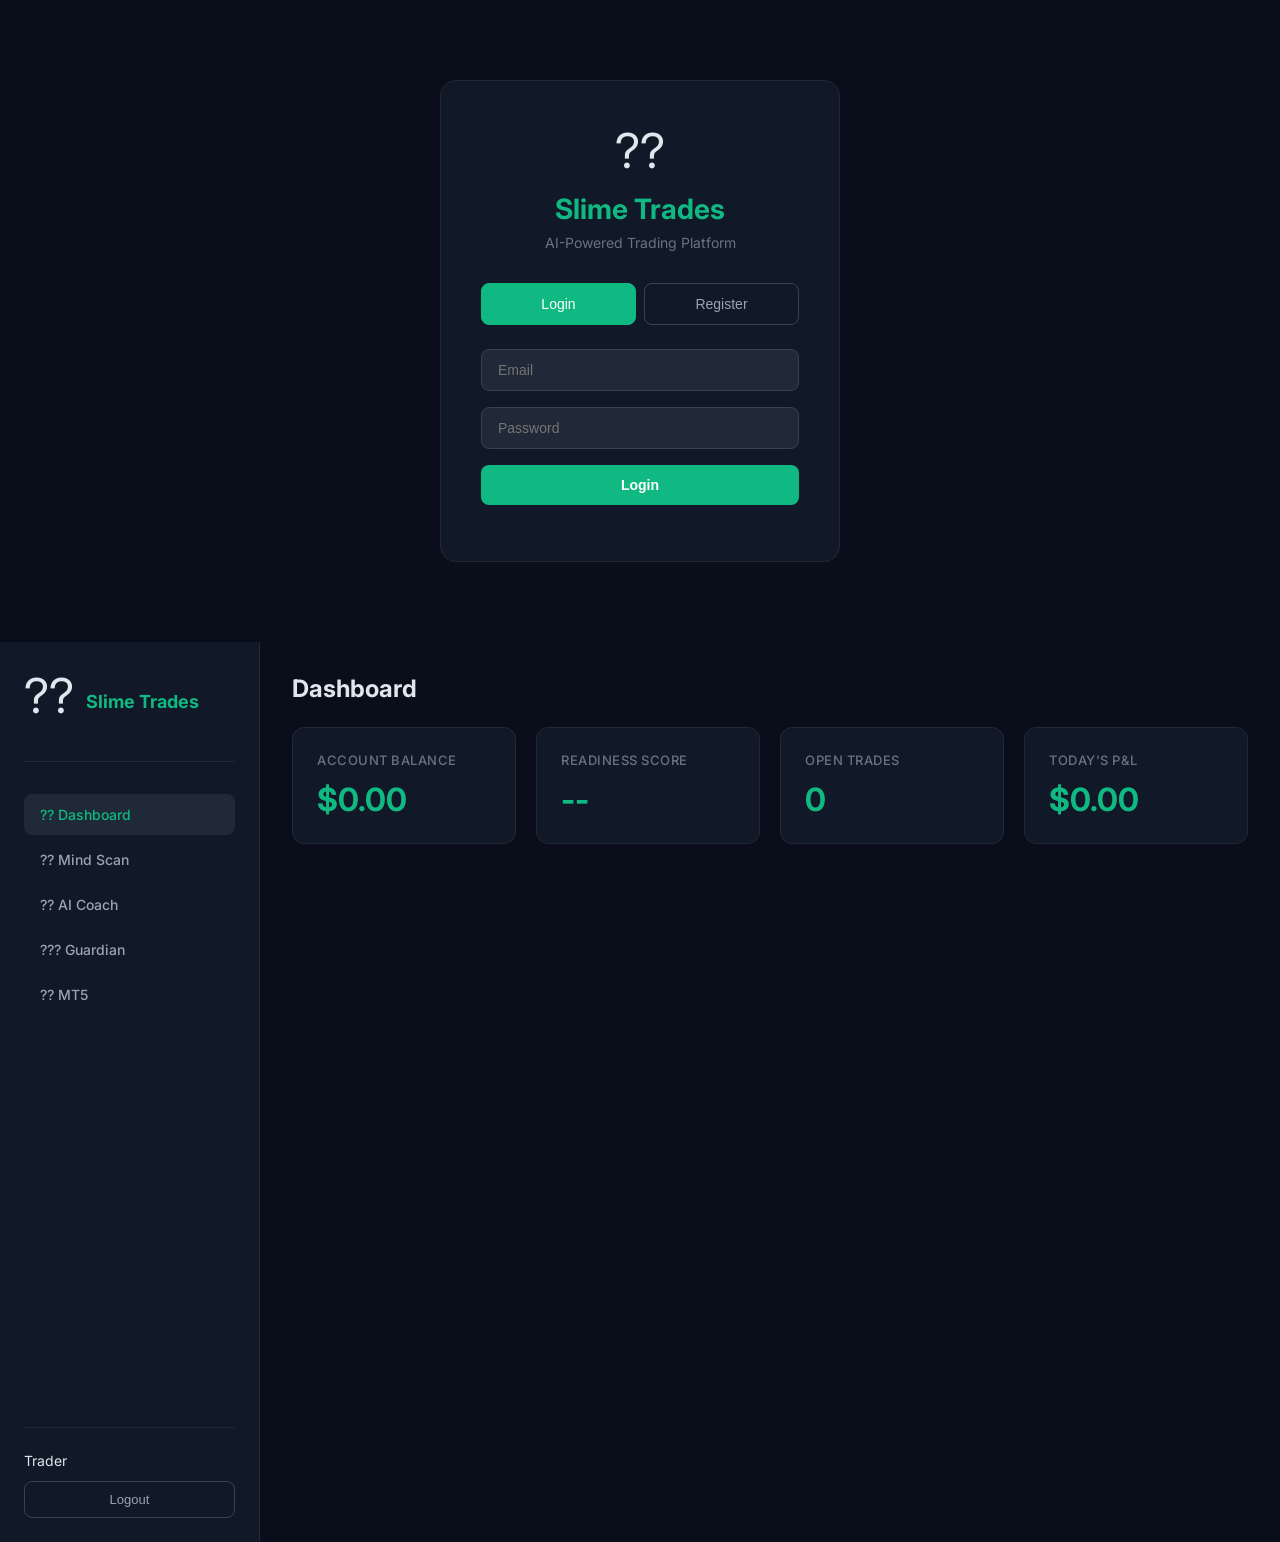
==== frontend/index.html @ 74960b29 "Initial Slime Trades commit" ====
<!DOCTYPE html>
<html lang="en">
<head>
    <meta charset="UTF-8">
    <meta name="viewport" content="width=device-width, initial-scale=1.0">
    <title>Slime Trades</title>
    <link rel="stylesheet" href="styles.css">
    <link href="https://fonts.googleapis.com/css2?family=Inter:wght@400;500;600;700&display=swap" rel="stylesheet">
</head>
<body>
    <div id="app">
        <!-- Auth Screen -->
        <div id="auth-screen" class="screen active">
            <div class="auth-container">
                <div class="logo">
                    <div class="logo-icon">??</div>
                    <h1>Slime Trades</h1>
                    <p>AI-Powered Trading Platform</p>
                </div>
                
                <div class="auth-tabs">
                    <button class="tab-btn active" onclick="showTab('login')">Login</button>
                    <button class="tab-btn" onclick="showTab('register')">Register</button>
                </div>

                <form id="login-form" class="auth-form active">
                    <input type="email" id="login-email" placeholder="Email" required>
                    <input type="password" id="login-password" placeholder="Password" required>
                    <button type="submit" class="btn-primary">Login</button>
                    <p class="error-msg" id="login-error"></p>
                </form>

                <form id="register-form" class="auth-form">
                    <input type="email" id="reg-email" placeholder="Email" required>
                    <input type="text" id="reg-name" placeholder="Display Name" required>
                    <input type="password" id="reg-password" placeholder="Password" required>
                    <button type="submit" class="btn-primary">Create Account</button>
                    <p class="error-msg" id="reg-error"></p>
                </form>
            </div>
        </div>

        <!-- Dashboard Screen -->
        <div id="dashboard-screen" class="screen">
            <nav class="sidebar">
                <div class="sidebar-header">
                    <div class="logo-icon">??</div>
                    <span>Slime Trades</span>
                </div>
                <ul class="nav-links">
                    <li class="active" onclick="showPage('dashboard')">?? Dashboard</li>
                    <li onclick="showPage('mind-scan')">?? Mind Scan</li>
                    <li onclick="showPage('ai-coach')">?? AI Coach</li>
                    <li onclick="showPage('guardian')">??? Guardian</li>
                    <li onclick="showPage('mt5')">?? MT5</li>
                </ul>
                <div class="sidebar-footer">
                    <span id="user-name">Trader</span>
                    <button onclick="logout()" class="btn-logout">Logout</button>
                </div>
            </nav>

            <main class="main-content">
                <!-- Dashboard Page -->
                <div id="page-dashboard" class="page active">
                    <h2>Dashboard</h2>
                    <div class="cards-grid">
                        <div class="card">
                            <h3>Account Balance</h3>
                            <p class="big-number" id="balance">$0.00</p>
                        </div>
                        <div class="card">
                            <h3>Readiness Score</h3>
                            <p class="big-number" id="readiness">--</p>
                        </div>
                        <div class="card">
                            <h3>Open Trades</h3>
                            <p class="big-number" id="open-trades">0</p>
                        </div>
                        <div class="card">
                            <h3>Today's P&L</h3>
                            <p class="big-number" id="today-pnl">$0.00</p>
                        </div>
                    </div>
                </div>

                <!-- Mind Scan Page -->
                <div id="page-mind-scan" class="page">
                    <h2>?? Mind Scan</h2>
                    <p class="subtitle">Check your emotional state before trading</p>
                    
                    <div class="scan-form">
                        <div class="slider-group">
                            <label>Stress Level (0-100)</label>
                            <input type="range" id="stress" min="0" max="100" value="50">
                            <span id="stress-val">50</span>
                        </div>
                        <div class="slider-group">
                            <label>Focus Level (0-100)</label>
                            <input type="range" id="focus" min="0" max="100" value="50">
                            <span id="focus-val">50</span>
                        </div>
                        <div class="slider-group">
                            <label>Confidence (0-100)</label>
                            <input type="range" id="confidence" min="0" max="100" value="50">
                            <span id="confidence-val">50</span>
                        </div>
                        <div class="slider-group">
                            <label>Sleep Quality (0-100)</label>
                            <input type="range" id="sleep" min="0" max="100" value="50">
                            <span id="sleep-val">50</span>
                        </div>
                        <button onclick="submitMindScan()" class="btn-primary">Analyze My State</button>
                    </div>

                    <div id="scan-result" class="result-card hidden">
                        <h3>Your Readiness Score: <span id="score">0</span></h3>
                        <p class="label" id="label">--</p>
                        <p class="advice" id="advice">--</p>
                    </div>
                </div>

                <!-- AI Coach Page -->
                <div id="page-ai-coach" class="page">
                    <h2>?? AI Coach</h2>
                    <div class="chat-container">
                        <div id="chat-messages" class="chat-messages">
                            <div class="message ai">
                                <p>Hello! I am your AI trading coach. Ask me anything about trading strategies, risk management, or market analysis.</p>
                            </div>
                        </div>
                        <div class="chat-input">
                            <input type="text" id="chat-message" placeholder="Ask your coach..." onkeypress="if(event.key==='Enter')sendMessage()">
                            <button onclick="sendMessage()" class="btn-primary">Send</button>
                        </div>
                    </div>
                </div>

                <!-- Guardian Page -->
                <div id="page-guardian" class="page">
                    <h2>??? Guardian</h2>
                    <div class="guardian-tools">
                        <div class="card">
                            <h3>Position Size Calculator</h3>
                            <input type="number" id="ps-balance" placeholder="Account Balance ($)">
                            <input type="number" id="ps-risk" placeholder="Risk % (e.g., 1)" value="1">
                            <input type="number" id="ps-sl" placeholder="Stop Loss (pips)">
                            <input type="text" id="ps-pair" placeholder="Pair (EUR/USD)" value="EUR/USD">
                            <button onclick="calcPositionSize()" class="btn-primary">Calculate</button>
                            <div id="ps-result" class="result hidden"></div>
                        </div>

                        <div class="card">
                            <h3>Risk of Ruin Calculator</h3>
                            <input type="number" id="rr-balance" placeholder="Account Balance ($)">
                            <input type="number" id="rr-risk" placeholder="Risk % per trade">
                            <input type="number" id="rr-winrate" placeholder="Win Rate % (e.g., 55)">
                            <input type="number" id="rr-rr" placeholder="Reward:Risk Ratio (e.g., 2)">
                            <button onclick="calcRiskOfRuin()" class="btn-primary">Calculate</button>
                            <div id="rr-result" class="result hidden"></div>
                        </div>
                    </div>
                </div>

                <!-- MT5 Page -->
                <div id="page-mt5" class="page">
                    <h2>?? MT5 Integration</h2>
                    <div class="mt5-section">
                        <div class="card">
                            <h3>Connect Account</h3>
                            <input type="text" id="mt5-broker" placeholder="Broker Name">
                            <input type="text" id="mt5-server" placeholder="Server">
                            <input type="text" id="mt5-account" placeholder="Account Number">
                            <input type="password" id="mt5-password" placeholder="Password">
                            <button onclick="connectMT5()" class="btn-primary">Connect</button>
                        </div>
                        <div id="mt5-accounts" class="accounts-list"></div>
                    </div>
                </div>
            </main>
        </div>
    </div>

    <script src="app.js"></script>
</body>
</html>
---- frontend/styles.css ----
* {
    margin: 0;
    padding: 0;
    box-sizing: border-box;
}

body {
    font-family: 'Inter', -apple-system, BlinkMacSystemFont, sans-serif;
    background: #0a0e1a;
    color: #e0e6ed;
    min-height: 100vh;
}

/* Auth Screen */
.auth-container {
    max-width: 400px;
    margin: 80px auto;
    padding: 40px;
    background: #111827;
    border-radius: 16px;
    border: 1px solid #1f2937;
}

.logo {
    text-align: center;
    margin-bottom: 32px;
}

.logo-icon {
    font-size: 48px;
    margin-bottom: 12px;
}

.logo h1 {
    font-size: 28px;
    font-weight: 700;
    color: #10b981;
    margin-bottom: 8px;
}

.logo p {
    color: #6b7280;
    font-size: 14px;
}

.auth-tabs {
    display: flex;
    gap: 8px;
    margin-bottom: 24px;
}

.tab-btn {
    flex: 1;
    padding: 12px;
    background: transparent;
    border: 1px solid #374151;
    color: #9ca3af;
    border-radius: 8px;
    cursor: pointer;
    font-size: 14px;
    font-weight: 500;
    transition: all 0.2s;
}

.tab-btn.active {
    background: #10b981;
    color: white;
    border-color: #10b981;
}

.auth-form {
    display: none;
}

.auth-form.active {
    display: flex;
    flex-direction: column;
    gap: 16px;
}

input {
    padding: 12px 16px;
    background: #1f2937;
    border: 1px solid #374151;
    border-radius: 8px;
    color: #e0e6ed;
    font-size: 14px;
    outline: none;
    transition: border-color 0.2s;
}

input:focus {
    border-color: #10b981;
}

.btn-primary {
    padding: 12px 24px;
    background: #10b981;
    color: white;
    border: none;
    border-radius: 8px;
    font-size: 14px;
    font-weight: 600;
    cursor: pointer;
    transition: background 0.2s;
}

.btn-primary:hover {
    background: #059669;
}

.error-msg {
    color: #ef4444;
    font-size: 13px;
    text-align: center;
}

/* Dashboard Layout */
.screen {
    display: none;
}

.screen.active {
    display: block;
}

#dashboard-screen {
    display: flex;
    min-height: 100vh;
}

.sidebar {
    width: 260px;
    background: #111827;
    border-right: 1px solid #1f2937;
    padding: 24px;
    display: flex;
    flex-direction: column;
}

.sidebar-header {
    display: flex;
    align-items: center;
    gap: 12px;
    margin-bottom: 32px;
    padding-bottom: 24px;
    border-bottom: 1px solid #1f2937;
}

.sidebar-header span {
    font-size: 18px;
    font-weight: 700;
    color: #10b981;
}

.nav-links {
    list-style: none;
    flex: 1;
}

.nav-links li {
    padding: 12px 16px;
    margin-bottom: 4px;
    border-radius: 8px;
    cursor: pointer;
    font-size: 14px;
    font-weight: 500;
    color: #9ca3af;
    transition: all 0.2s;
}

.nav-links li:hover, .nav-links li.active {
    background: #1f2937;
    color: #10b981;
}

.sidebar-footer {
    padding-top: 24px;
    border-top: 1px solid #1f2937;
}

.sidebar-footer span {
    display: block;
    margin-bottom: 12px;
    font-size: 14px;
    color: #e0e6ed;
}

.btn-logout {
    width: 100%;
    padding: 10px;
    background: transparent;
    border: 1px solid #374151;
    color: #9ca3af;
    border-radius: 8px;
    cursor: pointer;
    font-size: 13px;
}

.btn-logout:hover {
    background: #1f2937;
    color: #ef4444;
}

.main-content {
    flex: 1;
    padding: 32px;
    overflow-y: auto;
}

/* Pages */
.page {
    display: none;
}

.page.active {
    display: block;
}

h2 {
    font-size: 24px;
    font-weight: 700;
    margin-bottom: 8px;
}

.subtitle {
    color: #6b7280;
    margin-bottom: 24px;
}

/* Cards */
.cards-grid {
    display: grid;
    grid-template-columns: repeat(auto-fit, minmax(220px, 1fr));
    gap: 20px;
    margin-top: 24px;
}

.card {
    background: #111827;
    border: 1px solid #1f2937;
    border-radius: 12px;
    padding: 24px;
}

.card h3 {
    font-size: 13px;
    font-weight: 500;
    color: #6b7280;
    margin-bottom: 12px;
    text-transform: uppercase;
    letter-spacing: 0.5px;
}

.big-number {
    font-size: 32px;
    font-weight: 700;
    color: #10b981;
}

/* Mind Scan */
.scan-form {
    background: #111827;
    border: 1px solid #1f2937;
    border-radius: 12px;
    padding: 24px;
    max-width: 500px;
    margin-bottom: 24px;
}

.slider-group {
    margin-bottom: 20px;
}

.slider-group label {
    display: block;
    font-size: 14px;
    margin-bottom: 8px;
    color: #9ca3af;
}

.slider-group input[type="range"] {
    width: 100%;
    margin-bottom: 4px;
}

.slider-group span {
    font-size: 18px;
    font-weight: 600;
    color: #10b981;
}

.result-card {
    background: #111827;
    border: 1px solid #1f2937;
    border-radius: 12px;
    padding: 24px;
    max-width: 500px;
}

.result-card.hidden, .hidden {
    display: none;
}

.label {
    font-size: 20px;
    font-weight: 600;
    margin: 12px 0;
}

.advice {
    color: #9ca3af;
    line-height: 1.6;
}

/* Chat */
.chat-container {
    background: #111827;
    border: 1px solid #1f2937;
    border-radius: 12px;
    height: 500px;
    display: flex;
    flex-direction: column;
}

.chat-messages {
    flex: 1;
    padding: 20px;
    overflow-y: auto;
}

.message {
    margin-bottom: 16px;
    padding: 12px 16px;
    border-radius: 12px;
    max-width: 80%;
}

.message.ai {
    background: #1f2937;
    margin-right: auto;
}

.message.user {
    background: #10b981;
    color: white;
    margin-left: auto;
}

.chat-input {
    display: flex;
    gap: 12px;
    padding: 16px;
    border-top: 1px solid #1f2937;
}

.chat-input input {
    flex: 1;
}

/* Guardian Tools */
.guardian-tools {
    display: grid;
    grid-template-columns: repeat(auto-fit, minmax(300px, 1fr));
    gap: 20px;
    margin-top: 24px;
}

.guardian-tools .card input {
    width: 100%;
    margin-bottom: 12px;
}

.result {
    margin-top: 16px;
    padding: 16px;
    background: #1f2937;
    border-radius: 8px;
}

.result p {
    margin-bottom: 8px;
    font-size: 14px;
}

.result strong {
    color: #10b981;
}

/* MT5 */
.mt5-section {
    margin-top: 24px;
}

.mt5-section .card {
    max-width: 400px;
    margin-bottom: 20px;
}

.mt5-section .card input {
    width: 100%;
    margin-bottom: 12px;
}

.accounts-list {
    display: grid;
    grid-template-columns: repeat(auto-fit, minmax(280px, 1fr));
    gap: 16px;
}

.account-item {
    background: #111827;
    border: 1px solid #1f2937;
    border-radius: 12px;
    padding: 20px;
}

.account-item h4 {
    color: #10b981;
    margin-bottom: 8px;
}

.account-item p {
    font-size: 13px;
    color: #6b7280;
    margin-bottom: 4px;
}

.status-dot {
    display: inline-block;
    width: 8px;
    height: 8px;
    border-radius: 50%;
    margin-right: 6px;
}

.status-dot.connected {
    background: #10b981;
}

.status-dot.disconnected {
    background: #ef4444;
}
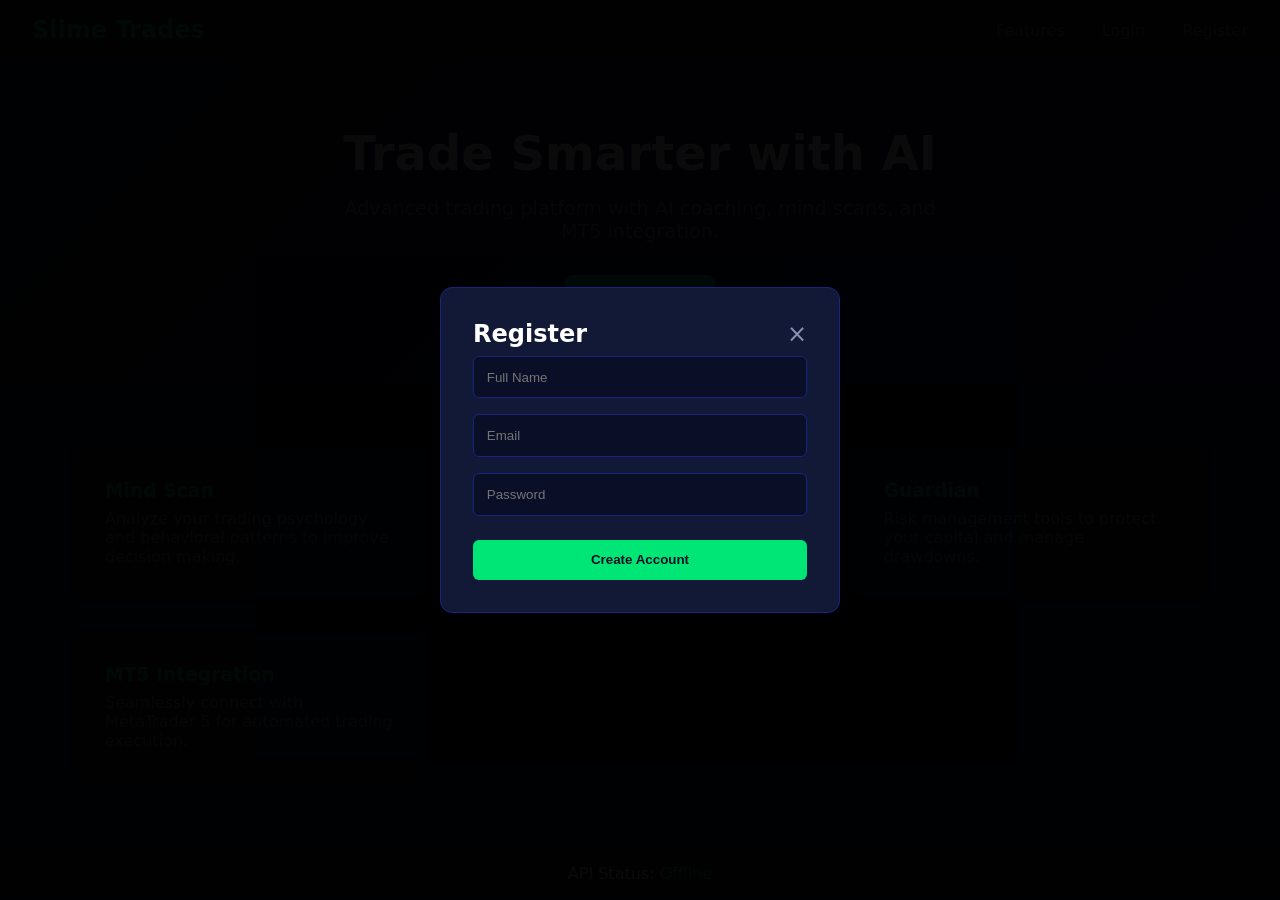
==== commit abbec692: "Add frontend landing page" ====
--- a/frontend/index.html
+++ b/frontend/index.html
@@ -4,183 +4,253 @@
     <meta charset="UTF-8">
     <meta name="viewport" content="width=device-width, initial-scale=1.0">
     <title>Slime Trades</title>
-    <link rel="stylesheet" href="styles.css">
-    <link href="https://fonts.googleapis.com/css2?family=Inter:wght@400;500;600;700&display=swap" rel="stylesheet">
+    <style>
+        * { margin: 0; padding: 0; box-sizing: border-box; }
+        body {
+            font-family: 'Segoe UI', system-ui, sans-serif;
+            background: #0a0e27;
+            color: #fff;
+            min-height: 100vh;
+        }
+        .navbar {
+            background: #111936;
+            padding: 1rem 2rem;
+            display: flex;
+            justify-content: space-between;
+            align-items: center;
+            border-bottom: 1px solid #1a237e;
+        }
+        .logo { font-size: 1.5rem; font-weight: bold; color: #00e676; }
+        .nav-links a {
+            color: #8892b0;
+            text-decoration: none;
+            margin-left: 2rem;
+            transition: color 0.3s;
+        }
+        .nav-links a:hover { color: #00e676; }
+        .hero {
+            text-align: center;
+            padding: 4rem 2rem;
+            background: linear-gradient(135deg, #0a0e27 0%, #1a237e 100%);
+        }
+        .hero h1 { font-size: 3rem; margin-bottom: 1rem; }
+        .hero p { color: #8892b0; font-size: 1.2rem; max-width: 600px; margin: 0 auto 2rem; }
+        .btn {
+            background: #00e676;
+            color: #0a0e27;
+            padding: 0.8rem 2rem;
+            border: none;
+            border-radius: 8px;
+            font-size: 1rem;
+            font-weight: bold;
+            cursor: pointer;
+            transition: transform 0.2s;
+        }
+        .btn:hover { transform: scale(1.05); }
+        .features {
+            display: grid;
+            grid-template-columns: repeat(auto-fit, minmax(280px, 1fr));
+            gap: 2rem;
+            padding: 4rem 2rem;
+            max-width: 1200px;
+            margin: 0 auto;
+        }
+        .feature-card {
+            background: #111936;
+            padding: 2rem;
+            border-radius: 12px;
+            border: 1px solid #1a237e;
+            transition: transform 0.3s, border-color 0.3s;
+        }
+        .feature-card:hover {
+            transform: translateY(-5px);
+            border-color: #00e676;
+        }
+        .feature-card h3 { color: #00e676; margin-bottom: 0.5rem; }
+        .feature-card p { color: #8892b0; }
+        .status-bar {
+            background: #111936;
+            padding: 1rem 2rem;
+            text-align: center;
+            border-top: 1px solid #1a237e;
+        }
+        #api-status { color: #00e676; }
+        .hidden { display: none; }
+        .modal {
+            position: fixed;
+            top: 0; left: 0; width: 100%; height: 100%;
+            background: rgba(0,0,0,0.8);
+            display: flex; justify-content: center; align-items: center;
+            z-index: 1000;
+        }
+        .modal-content {
+            background: #111936;
+            padding: 2rem;
+            border-radius: 12px;
+            width: 90%; max-width: 400px;
+            border: 1px solid #1a237e;
+        }
+        .modal-content input {
+            width: 100%;
+            padding: 0.8rem;
+            margin: 0.5rem 0;
+            background: #0a0e27;
+            border: 1px solid #1a237e;
+            color: #fff;
+            border-radius: 6px;
+        }
+        .modal-content button {
+            width: 100%;
+            padding: 0.8rem;
+            margin-top: 1rem;
+            background: #00e676;
+            color: #0a0e27;
+            border: none;
+            border-radius: 6px;
+            font-weight: bold;
+            cursor: pointer;
+        }
+        .close-btn {
+            float: right;
+            font-size: 1.5rem;
+            cursor: pointer;
+            color: #8892b0;
+        }
+    </style>
 </head>
 <body>
-    <div id="app">
-        <!-- Auth Screen -->
-        <div id="auth-screen" class="screen active">
-            <div class="auth-container">
-                <div class="logo">
-                    <div class="logo-icon">??</div>
-                    <h1>Slime Trades</h1>
-                    <p>AI-Powered Trading Platform</p>
-                </div>
-                
-                <div class="auth-tabs">
-                    <button class="tab-btn active" onclick="showTab('login')">Login</button>
-                    <button class="tab-btn" onclick="showTab('register')">Register</button>
-                </div>
-
-                <form id="login-form" class="auth-form active">
-                    <input type="email" id="login-email" placeholder="Email" required>
-                    <input type="password" id="login-password" placeholder="Password" required>
-                    <button type="submit" class="btn-primary">Login</button>
-                    <p class="error-msg" id="login-error"></p>
-                </form>
-
-                <form id="register-form" class="auth-form">
-                    <input type="email" id="reg-email" placeholder="Email" required>
-                    <input type="text" id="reg-name" placeholder="Display Name" required>
-                    <input type="password" id="reg-password" placeholder="Password" required>
-                    <button type="submit" class="btn-primary">Create Account</button>
-                    <p class="error-msg" id="reg-error"></p>
-                </form>
-            </div>
-        </div>
-
-        <!-- Dashboard Screen -->
-        <div id="dashboard-screen" class="screen">
-            <nav class="sidebar">
-                <div class="sidebar-header">
-                    <div class="logo-icon">??</div>
-                    <span>Slime Trades</span>
-                </div>
-                <ul class="nav-links">
-                    <li class="active" onclick="showPage('dashboard')">?? Dashboard</li>
-                    <li onclick="showPage('mind-scan')">?? Mind Scan</li>
-                    <li onclick="showPage('ai-coach')">?? AI Coach</li>
-                    <li onclick="showPage('guardian')">??? Guardian</li>
-                    <li onclick="showPage('mt5')">?? MT5</li>
-                </ul>
-                <div class="sidebar-footer">
-                    <span id="user-name">Trader</span>
-                    <button onclick="logout()" class="btn-logout">Logout</button>
-                </div>
-            </nav>
-
-            <main class="main-content">
-                <!-- Dashboard Page -->
-                <div id="page-dashboard" class="page active">
-                    <h2>Dashboard</h2>
-                    <div class="cards-grid">
-                        <div class="card">
-                            <h3>Account Balance</h3>
-                            <p class="big-number" id="balance">$0.00</p>
-                        </div>
-                        <div class="card">
-                            <h3>Readiness Score</h3>
-                            <p class="big-number" id="readiness">--</p>
-                        </div>
-                        <div class="card">
-                            <h3>Open Trades</h3>
-                            <p class="big-number" id="open-trades">0</p>
-                        </div>
-                        <div class="card">
-                            <h3>Today's P&L</h3>
-                            <p class="big-number" id="today-pnl">$0.00</p>
-                        </div>
-                    </div>
-                </div>
-
-                <!-- Mind Scan Page -->
-                <div id="page-mind-scan" class="page">
-                    <h2>?? Mind Scan</h2>
-                    <p class="subtitle">Check your emotional state before trading</p>
-                    
-                    <div class="scan-form">
-                        <div class="slider-group">
-                            <label>Stress Level (0-100)</label>
-                            <input type="range" id="stress" min="0" max="100" value="50">
-                            <span id="stress-val">50</span>
-                        </div>
-                        <div class="slider-group">
-                            <label>Focus Level (0-100)</label>
-                            <input type="range" id="focus" min="0" max="100" value="50">
-                            <span id="focus-val">50</span>
-                        </div>
-                        <div class="slider-group">
-                            <label>Confidence (0-100)</label>
-                            <input type="range" id="confidence" min="0" max="100" value="50">
-                            <span id="confidence-val">50</span>
-                        </div>
-                        <div class="slider-group">
-                            <label>Sleep Quality (0-100)</label>
-                            <input type="range" id="sleep" min="0" max="100" value="50">
-                            <span id="sleep-val">50</span>
-                        </div>
-                        <button onclick="submitMindScan()" class="btn-primary">Analyze My State</button>
-                    </div>
-
-                    <div id="scan-result" class="result-card hidden">
-                        <h3>Your Readiness Score: <span id="score">0</span></h3>
-                        <p class="label" id="label">--</p>
-                        <p class="advice" id="advice">--</p>
-                    </div>
-                </div>
-
-                <!-- AI Coach Page -->
-                <div id="page-ai-coach" class="page">
-                    <h2>?? AI Coach</h2>
-                    <div class="chat-container">
-                        <div id="chat-messages" class="chat-messages">
-                            <div class="message ai">
-                                <p>Hello! I am your AI trading coach. Ask me anything about trading strategies, risk management, or market analysis.</p>
-                            </div>
-                        </div>
-                        <div class="chat-input">
-                            <input type="text" id="chat-message" placeholder="Ask your coach..." onkeypress="if(event.key==='Enter')sendMessage()">
-                            <button onclick="sendMessage()" class="btn-primary">Send</button>
-                        </div>
-                    </div>
-                </div>
-
-                <!-- Guardian Page -->
-                <div id="page-guardian" class="page">
-                    <h2>??? Guardian</h2>
-                    <div class="guardian-tools">
-                        <div class="card">
-                            <h3>Position Size Calculator</h3>
-                            <input type="number" id="ps-balance" placeholder="Account Balance ($)">
-                            <input type="number" id="ps-risk" placeholder="Risk % (e.g., 1)" value="1">
-                            <input type="number" id="ps-sl" placeholder="Stop Loss (pips)">
-                            <input type="text" id="ps-pair" placeholder="Pair (EUR/USD)" value="EUR/USD">
-                            <button onclick="calcPositionSize()" class="btn-primary">Calculate</button>
-                            <div id="ps-result" class="result hidden"></div>
-                        </div>
-
-                        <div class="card">
-                            <h3>Risk of Ruin Calculator</h3>
-                            <input type="number" id="rr-balance" placeholder="Account Balance ($)">
-                            <input type="number" id="rr-risk" placeholder="Risk % per trade">
-                            <input type="number" id="rr-winrate" placeholder="Win Rate % (e.g., 55)">
-                            <input type="number" id="rr-rr" placeholder="Reward:Risk Ratio (e.g., 2)">
-                            <button onclick="calcRiskOfRuin()" class="btn-primary">Calculate</button>
-                            <div id="rr-result" class="result hidden"></div>
-                        </div>
-                    </div>
-                </div>
-
-                <!-- MT5 Page -->
-                <div id="page-mt5" class="page">
-                    <h2>?? MT5 Integration</h2>
-                    <div class="mt5-section">
-                        <div class="card">
-                            <h3>Connect Account</h3>
-                            <input type="text" id="mt5-broker" placeholder="Broker Name">
-                            <input type="text" id="mt5-server" placeholder="Server">
-                            <input type="text" id="mt5-account" placeholder="Account Number">
-                            <input type="password" id="mt5-password" placeholder="Password">
-                            <button onclick="connectMT5()" class="btn-primary">Connect</button>
-                        </div>
-                        <div id="mt5-accounts" class="accounts-list"></div>
-                    </div>
-                </div>
-            </main>
-        </div>
+    <nav class="navbar">
+        <div class="logo"> Slime Trades</div>
+        <div class="nav-links">
+            <a href="#features">Features</a>
+            <a href="#" onclick="showLogin()">Login</a>
+            <a href="#" onclick="showRegister()">Register</a>
+        </div>
+    </nav>
+
+    <section class="hero">
+        <h1>Trade Smarter with AI</h1>
+        <p>Advanced trading platform with AI coaching, mind scans, and MT5 integration.</p>
+        <button class="btn" onclick="showRegister()">Get Started</button>
+    </section>
+
+    <section class="features" id="features">
+        <div class="feature-card">
+            <h3> Mind Scan</h3>
+            <p>Analyze your trading psychology and behavioral patterns to improve decision making.</p>
+        </div>
+        <div class="feature-card">
+            <h3> AI Coach</h3>
+            <p>Get personalized trading advice and strategies powered by artificial intelligence.</p>
+        </div>
+        <div class="feature-card">
+            <h3> Guardian</h3>
+            <p>Risk management tools to protect your capital and manage drawdowns.</p>
+        </div>
+        <div class="feature-card">
+            <h3> MT5 Integration</h3>
+            <p>Seamlessly connect with MetaTrader 5 for automated trading execution.</p>
+        </div>
+    </section>
+
+    <div class="status-bar">
+        API Status: <span id="api-status">Checking...</span>
     </div>
 
-    <script src="app.js"></script>
+    <!-- Login Modal -->
+    <div id="loginModal" class="modal hidden">
+        <div class="modal-content">
+            <span class="close-btn" onclick="hideModal('loginModal')">&times;</span>
+            <h2>Login</h2>
+            <input type="email" id="loginEmail" placeholder="Email">
+            <input type="password" id="loginPassword" placeholder="Password">
+            <button onclick="login()">Login</button>
+        </div>
+    </div>
+
+    <!-- Register Modal -->
+    <div id="registerModal" class="modal hidden">
+        <div class="modal-content">
+            <span class="close-btn" onclick="hideModal('registerModal')">&times;</span>
+            <h2>Register</h2>
+            <input type="text" id="regName" placeholder="Full Name">
+            <input type="email" id="regEmail" placeholder="Email">
+            <input type="password" id="regPassword" placeholder="Password">
+            <button onclick="register()">Create Account</button>
+        </div>
+    </div>
+
+    <script>
+        const API_URL = 'https://slime-trades.onrender.com';
+
+        // Check API status on load
+        fetch(`${API_URL}/health`)
+            .then(r => r.json())
+            .then(data => {
+                document.getElementById('api-status').textContent = ' Connected';
+            })
+            .catch(() => {
+                document.getElementById('api-status').textContent = ' Offline';
+            });
+
+        function showLogin() {
+            document.getElementById('loginModal').classList.remove('hidden');
+        }
+        function showRegister() {
+            document.getElementById('registerModal').classList.remove('hidden');
+        }
+        function hideModal(id) {
+            document.getElementById(id).classList.add('hidden');
+        }
+
+        async function register() {
+            const name = document.getElementById('regName').value;
+            const email = document.getElementById('regEmail').value;
+            const password = document.getElementById('regPassword').value;
+            
+            try {
+                const res = await fetch(`${API_URL}/auth/register`, {
+                    method: 'POST',
+                    headers: { 'Content-Type': 'application/json' },
+                    body: JSON.stringify({ name, email, password })
+                });
+                const data = await res.json();
+                alert(res.ok ? 'Account created!' : JSON.stringify(data));
+                if (res.ok) hideModal('registerModal');
+            } catch (e) {
+                alert('Error: ' + e.message);
+            }
+        }
+
+        async function login() {
+            const email = document.getElementById('loginEmail').value;
+            const password = document.getElementById('loginPassword').value;
+            
+            try {
+                const res = await fetch(`${API_URL}/auth/login`, {
+                    method: 'POST',
+                    headers: { 'Content-Type': 'application/json' },
+                    body: JSON.stringify({ email, password })
+                });
+                const data = await res.json();
+                if (res.ok) {
+                    localStorage.setItem('token', data.access_token);
+                    alert('Login successful!');
+                    hideModal('loginModal');
+                } else {
+                    alert(JSON.stringify(data));
+                }
+            } catch (e) {
+                alert('Error: ' + e.message);
+            }
+        }
+
+        // Close modal on outside click
+        window.onclick = function(e) {
+            if (e.target.classList.contains('modal')) {
+                e.target.classList.add('hidden');
+            }
+        }
+    </script>
 </body>
 </html>
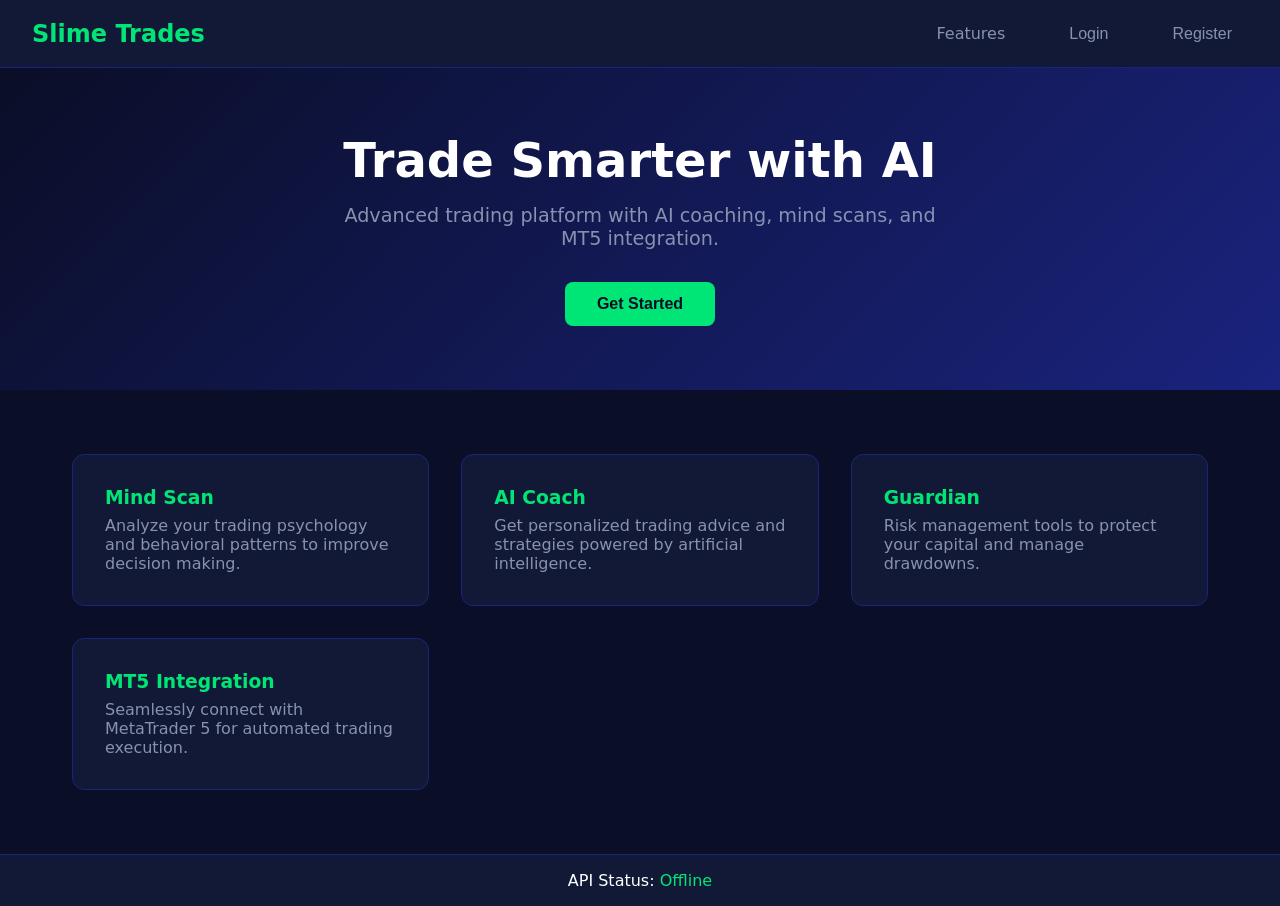
==== commit 9e92d970: "Fix navbar buttons - use button elements for login/register" ====
--- a/frontend/index.html
+++ b/frontend/index.html
@@ -19,15 +19,25 @@
             justify-content: space-between;
             align-items: center;
             border-bottom: 1px solid #1a237e;
+            position: relative;
+            z-index: 100;
         }
         .logo { font-size: 1.5rem; font-weight: bold; color: #00e676; }
-        .nav-links a {
+        .nav-links {
+            display: flex;
+            gap: 2rem;
+        }
+        .nav-links a, .nav-links button {
             color: #8892b0;
             text-decoration: none;
-            margin-left: 2rem;
+            background: none;
+            border: none;
+            font-size: 1rem;
+            cursor: pointer;
             transition: color 0.3s;
-        }
-        .nav-links a:hover { color: #00e676; }
+            padding: 0.5rem 1rem;
+        }
+        .nav-links a:hover, .nav-links button:hover { color: #00e676; }
         .hero {
             text-align: center;
             padding: 4rem 2rem;
@@ -75,7 +85,7 @@
             border-top: 1px solid #1a237e;
         }
         #api-status { color: #00e676; }
-        .hidden { display: none; }
+        .hidden { display: none !important; }
         .modal {
             position: fixed;
             top: 0; left: 0; width: 100%; height: 100%;
@@ -123,15 +133,15 @@
         <div class="logo"> Slime Trades</div>
         <div class="nav-links">
             <a href="#features">Features</a>
-            <a href="#" onclick="showLogin()">Login</a>
-            <a href="#" onclick="showRegister()">Register</a>
+            <button id="loginBtnNav">Login</button>
+            <button id="registerBtnNav">Register</button>
         </div>
     </nav>
 
     <section class="hero">
         <h1>Trade Smarter with AI</h1>
         <p>Advanced trading platform with AI coaching, mind scans, and MT5 integration.</p>
-        <button class="btn" onclick="showRegister()">Get Started</button>
+        <button class="btn" id="getStartedBtn">Get Started</button>
     </section>
 
     <section class="features" id="features">
@@ -157,36 +167,33 @@
         API Status: <span id="api-status">Checking...</span>
     </div>
 
-    <!-- Login Modal -->
     <div id="loginModal" class="modal hidden">
         <div class="modal-content">
-            <span class="close-btn" onclick="hideModal('loginModal')">&times;</span>
+            <span class="close-btn" id="closeLogin">&times;</span>
             <h2>Login</h2>
             <input type="email" id="loginEmail" placeholder="Email">
             <input type="password" id="loginPassword" placeholder="Password">
-            <button onclick="login()">Login</button>
+            <button id="loginBtn">Login</button>
         </div>
     </div>
 
-    <!-- Register Modal -->
     <div id="registerModal" class="modal hidden">
         <div class="modal-content">
-            <span class="close-btn" onclick="hideModal('registerModal')">&times;</span>
+            <span class="close-btn" id="closeRegister">&times;</span>
             <h2>Register</h2>
             <input type="text" id="regName" placeholder="Full Name">
             <input type="email" id="regEmail" placeholder="Email">
             <input type="password" id="regPassword" placeholder="Password">
-            <button onclick="register()">Create Account</button>
+            <button id="registerBtn">Create Account</button>
         </div>
     </div>
 
     <script>
         const API_URL = 'https://slime-trades.onrender.com';
 
-        // Check API status on load
         fetch(`${API_URL}/health`)
             .then(r => r.json())
-            .then(data => {
+            .then(() => {
                 document.getElementById('api-status').textContent = ' Connected';
             })
             .catch(() => {
@@ -203,8 +210,30 @@
             document.getElementById(id).classList.add('hidden');
         }
 
+        document.getElementById('loginBtnNav').addEventListener('click', showLogin);
+        document.getElementById('registerBtnNav').addEventListener('click', showRegister);
+        document.getElementById('getStartedBtn').addEventListener('click', showRegister);
+        document.getElementById('closeLogin').addEventListener('click', () => hideModal('loginModal'));
+        document.getElementById('closeRegister').addEventListener('click', () => hideModal('registerModal'));
+        document.getElementById('loginBtn').addEventListener('click', login);
+        document.getElementById('registerBtn').addEventListener('click', register);
+
+        window.addEventListener('click', function(e) {
+            if (e.target.classList.contains('modal')) {
+                e.target.classList.add('hidden');
+            }
+        });
+
+        function showError(data) {
+            if (data.detail) {
+                if (typeof data.detail === 'string') return data.detail;
+                if (Array.isArray(data.detail)) return data.detail.map(d => d.msg || d).join('\n');
+            }
+            return JSON.stringify(data);
+        }
+
         async function register() {
-            const name = document.getElementById('regName').value;
+            const display_name = document.getElementById('regName').value;
             const email = document.getElementById('regEmail').value;
             const password = document.getElementById('regPassword').value;
             
@@ -212,13 +241,18 @@
                 const res = await fetch(`${API_URL}/auth/register`, {
                     method: 'POST',
                     headers: { 'Content-Type': 'application/json' },
-                    body: JSON.stringify({ name, email, password })
+                    body: JSON.stringify({ display_name, email, password })
                 });
                 const data = await res.json();
-                alert(res.ok ? 'Account created!' : JSON.stringify(data));
-                if (res.ok) hideModal('registerModal');
+                if (res.ok) {
+                    alert('Account created! Please log in.');
+                    hideModal('registerModal');
+                    showLogin();
+                } else {
+                    alert(showError(data));
+                }
             } catch (e) {
-                alert('Error: ' + e.message);
+                alert('Network error: ' + e.message);
             }
         }
 
@@ -238,17 +272,10 @@
                     alert('Login successful!');
                     hideModal('loginModal');
                 } else {
-                    alert(JSON.stringify(data));
+                    alert(showError(data));
                 }
             } catch (e) {
-                alert('Error: ' + e.message);
-            }
-        }
-
-        // Close modal on outside click
-        window.onclick = function(e) {
-            if (e.target.classList.contains('modal')) {
-                e.target.classList.add('hidden');
+                alert('Network error: ' + e.message);
             }
         }
     </script>
